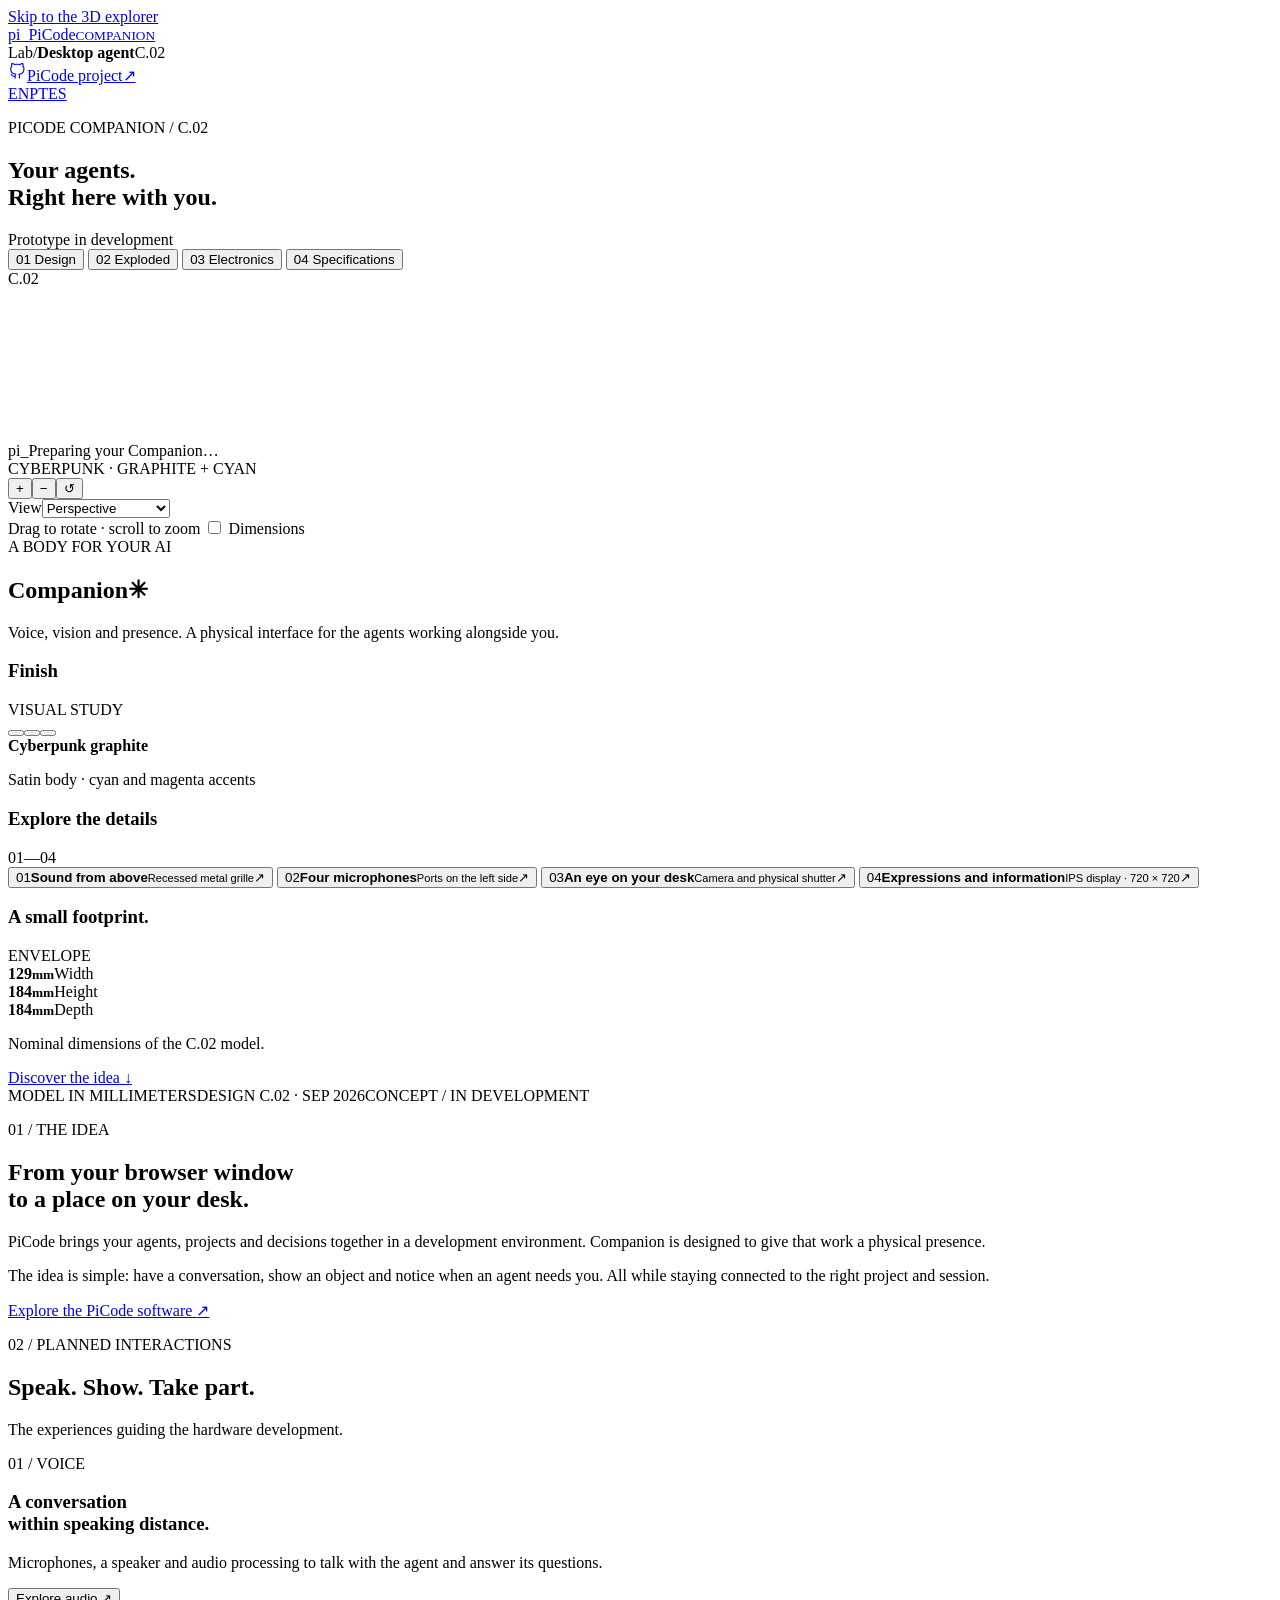
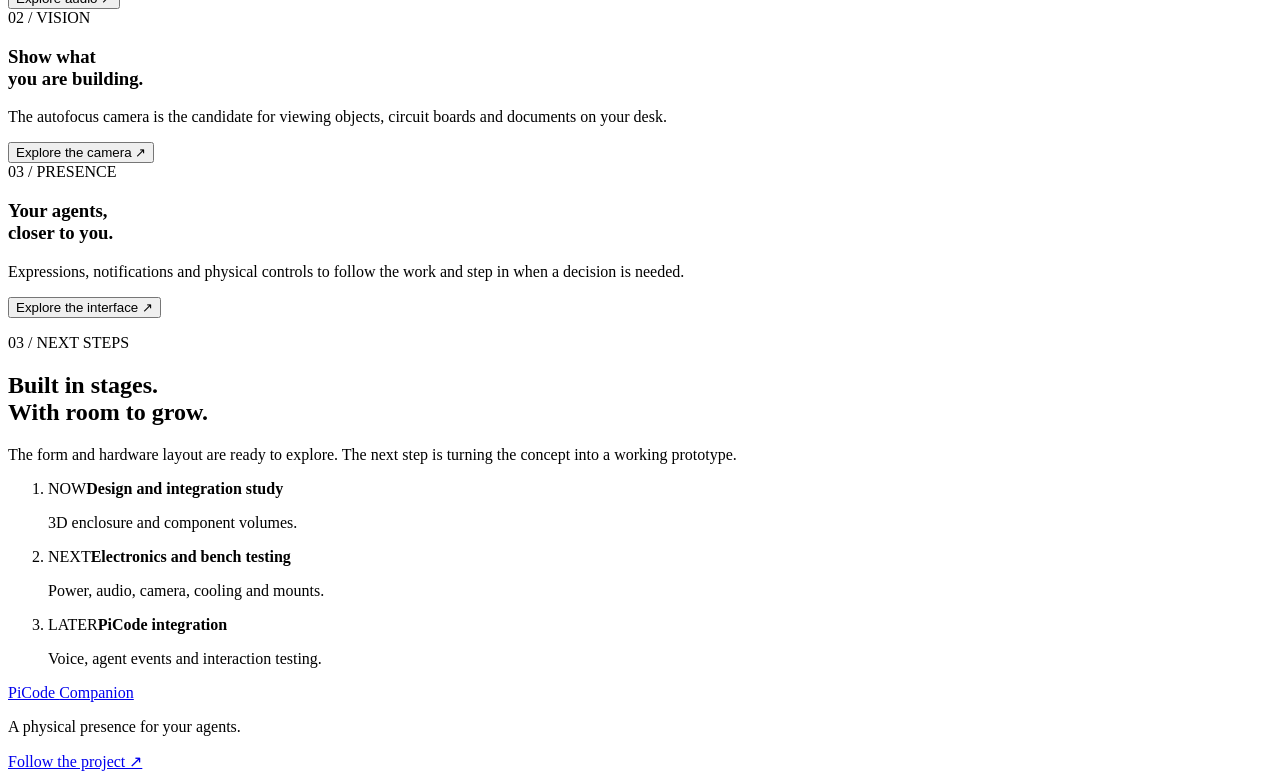
==== src/index.html @ d763f189 "feat: add English default with Portuguese and Spanish localization" ====
<!doctype html>
<html lang="en" class="no-js">
<head>
  <meta charset="utf-8">
  <meta name="viewport" content="width=device-width, initial-scale=1">
  <meta name="theme-color" content="#f4f5f7">
  <meta name="description" content="Explore PiCode Companion in 3D. A desktop AI agent in development, with voice, vision and a physical interface for your PiCode agents.">
  <meta property="og:title" content="PiCode Companion — Your agents. Right here with you.">
  <meta property="og:description" content="Discover the concept, explore the hardware and inspect every part of the prototype in 3D.">
  <meta property="og:type" content="website">
  <title>PiCode Companion — Your agents. Right here with you.</title>
  <link rel="icon" href="/favicon.svg" type="image/svg+xml">
  <link rel="stylesheet" href="/styles.css">
  <script src="/locales/runtime.js" defer></script>
  <script src="/viewer.js" defer></script>
  <script src="/app.js" defer></script>
</head>
<body>
<a class="skip-link" href="#explorar">Skip to the 3D explorer</a>
<header class="header">
  <a href="/" class="brand" aria-label="PiCode Companion, home"><span class="brand-symbol" aria-hidden="true">pi<span>_</span></span><span class="brand-type">PiCode<small>COMPANION</small></span></a>
  <div class="breadcrumb"><span>Lab</span><span aria-hidden="true">/</span><strong>Desktop agent</strong><span class="revision">C.02</span></div>
  <a class="github-link" href="https://github.com/cfpperche/picode" target="_blank" rel="noopener noreferrer"><svg viewbox="0 0 24 24" width="19" height="19" fill="none" stroke="currentColor" stroke-width="1.6" aria-hidden="true"><path d="M9 19c-4.3 1.3-4.3-2.2-6-2.7M15 22v-3.5c0-1 .1-1.7-.5-2.4 3.3-.4 6.8-1.6 6.8-7.4a5.8 5.8 0 0 0-1.5-4c.2-.7.7-2-.2-3.7 0 0-1.2-.4-4 1.5a13 13 0 0 0-7.2 0C5.6.6 4.4 1 4.4 1c-.9 1.7-.4 3-.2 3.7a5.8 5.8 0 0 0-1.5 4c0 5.8 3.5 7 6.8 7.4-.6.7-.6 1.4-.5 2.4V22" transform="translate(1 1) scale(.9)"/></svg><span>PiCode project</span><span aria-hidden="true">↗</span></a>
<nav class="language-switcher" aria-label="Language"><a href="/en/" data-language="en" lang="en" hreflang="en" aria-label="English">EN</a><a href="/pt/" data-language="pt" lang="pt-BR" hreflang="pt-BR" aria-label="Português">PT</a><a href="/es/" data-language="es" lang="es" hreflang="es" aria-label="Español">ES</a></nav></header>
<main id="picode-cyber-c">
  <div class="workspace" id="explorar">
    <section class="studio" aria-label="Prototype explorer">
      <div class="scene-heading"><div><p class="eyebrow">PICODE COMPANION / C.02</p><h1>Your agents.<br><span>Right here with you.</span></h1></div><span class="concept-tag">Prototype in development</span></div>
      <div class="mode-bar" role="group" aria-label="Exploration mode">
        <button type="button" class="mode-button active" data-mode="exterior" aria-pressed="true"><span class="mode-number">01</span> Design</button>
        <button type="button" class="mode-button" data-mode="explode" aria-pressed="false"><span class="mode-number">02</span> Exploded</button>
        <button type="button" class="mode-button" data-mode="inside" aria-pressed="false"><span class="mode-number">03</span> Electronics</button>
        <button type="button" class="mode-button" data-mode="specs" aria-pressed="false"><span class="mode-number">04</span> Specifications</button>
      </div>
      <div class="scene-body">
        <span class="scene-watermark" aria-hidden="true">C.02</span>
        <div class="pcc-stage" data-nojs="Enable JavaScript to explore the 3D model.">
          <canvas id="pcc-canvas" tabindex="0" role="img" aria-label="PiCode Companion in 3D. Graphite enclosure, square display, six keys, metal lever and top speaker. Drag or use the arrow keys to rotate; plus and minus adjust zoom."></canvas>
          <svg id="pcc-overlay" aria-hidden="true"></svg>
          <div id="pcc-loading" role="status"><span class="loading-mark">pi_</span><span>Preparing your Companion…</span></div>
        </div>
        <div class="scene-caption"><span class="caption-dot" aria-hidden="true"></span><span id="scene-caption">CYBERPUNK · GRAPHITE + CYAN</span></div>
        <div class="zoom-controls" role="group" aria-label="Zoom"><button type="button" id="zoom-in" aria-label="Zoom in">+</button><button type="button" id="zoom-out" aria-label="Zoom out">−</button><button type="button" id="reset-view" aria-label="Reset view" title="Reset view">↺</button></div>
        <div class="explode-control" id="explode-control" hidden><label for="pcc-explode">Part separation <output id="explode-value">100%</output></label><input type="range" id="pcc-explode" min="0" max="100" value="100"></div>
      </div>
      <div class="scene-bottom">
        <div class="view-control"><label for="pcc-view">View</label><select id="pcc-view"><option value="iso">Perspective</option><option value="front">Front</option><option value="left">Microphones · left</option><option value="right">Right side</option><option value="back">Rear</option><option value="top">Speaker · top</option></select></div>
        <span class="gesture-help">Drag to rotate · scroll to zoom</span>
        <label class="dimensions-toggle"><input type="checkbox" id="pcc-dims"><span class="switch" aria-hidden="true"></span> Dimensions</label>
      </div>
      <select id="pcc-mode" hidden aria-hidden="true"><option value="exterior">Exterior</option><option value="inside">Interior</option><option value="explode">Exploded</option></select>
      <select id="pcc-component" hidden aria-hidden="true"><option value="all">Overview</option><option value="camera">Camera</option><option value="mic">Microphones</option><option value="speaker">Speaker</option><option value="sensors">Sensors</option><option value="compute">Computing</option><option value="display">Display</option><option value="ports">Connections</option></select>
    </section>
    <aside class="inspector" aria-label="Companion details">
      <div class="inspector-heading"><span class="eyebrow">A BODY FOR YOUR AI</span><h2>Companion<span class="asterisk" aria-hidden="true">✳</span></h2><p>Voice, vision and presence. A physical interface for the agents working alongside you.</p></div>
      <div class="panel" data-panel="exterior">
        <section class="inspector-section finish-section"><div class="section-label"><h3>Finish</h3><span>VISUAL STUDY</span></div><div class="swatches" role="group" aria-label="Prototype finish"><button type="button" class="swatch active" data-finish="graphite" aria-label="Cyberpunk graphite" aria-pressed="true"><span class="swatch-color graphite"></span></button><button type="button" class="swatch" data-finish="pearl" aria-label="Cyberpunk pearl" aria-pressed="false"><span class="swatch-color pearl"></span></button><button type="button" class="swatch" data-finish="pink" aria-label="Retro pink" aria-pressed="false"><span class="swatch-color pink"></span></button></div><strong id="finish-name">Cyberpunk graphite</strong><p class="small" id="finish-description">Satin body · cyan and magenta accents</p></section>
        <section class="inspector-section"><div class="section-label"><h3>Explore the details</h3><span>01—04</span></div><div class="detail-list">
          <button type="button" data-component="speaker"><span class="detail-number">01</span><span><strong>Sound from above</strong><small>Recessed metal grille</small></span><span aria-hidden="true">↗</span></button>
          <button type="button" data-component="mic"><span class="detail-number">02</span><span><strong>Four microphones</strong><small>Ports on the left side</small></span><span aria-hidden="true">↗</span></button>
          <button type="button" data-component="camera"><span class="detail-number">03</span><span><strong>An eye on your desk</strong><small>Camera and physical shutter</small></span><span aria-hidden="true">↗</span></button>
          <button type="button" data-component="display"><span class="detail-number">04</span><span><strong>Expressions and information</strong><small>IPS display · 720 × 720</small></span><span aria-hidden="true">↗</span></button>
        </div></section>
        <section class="inspector-section dimensions-block"><div class="section-label"><h3>A small footprint.</h3><span>ENVELOPE</span></div><div class="dimension-values"><div><strong>129<small>mm</small></strong><span>Width</span></div><div><strong>184<small>mm</small></strong><span>Height</span></div><div><strong>184<small>mm</small></strong><span>Depth</span></div></div><p class="small">Nominal dimensions of the C.02 model.</p></section>
      </div>
      <div class="panel" data-panel="explode" hidden>
        <section class="inspector-section"><div class="section-label"><h3>Inside the form</h3><span>146 PARTS</span></div><p>Separate the assembly to explore the enclosure, bezel, controls and space reserved for each module.</p><div class="assembly-list"><div><span>01</span><strong>Grille and acoustic chamber</strong><small>Top-mounted speaker</small></div><div><span>02</span><strong>Enclosure and bezel</strong><small>Rounded body with a continuous top</small></div><div><span>03</span><strong>Electronics</strong><small>Board, camera, display and sensors</small></div><div><span>04</span><strong>Base and controls</strong><small>Six keys, lever and button</small></div></div><p class="engineering-note">Assembly study: mounts, fasteners, cable routing and manufacturing fits still need development.</p></section>
      </div>
      <div class="panel" data-panel="inside" hidden>
        <section class="inspector-section"><div class="section-label"><h3>Reference hardware</h3><span>UNDER EVALUATION</span></div><p>Components shown to scale, with room for connections and cooling.</p><div class="hardware-list">
          <button type="button" data-component="compute"><span class="chip-icon" aria-hidden="true">CPU</span><span><strong>Compute Module 5</strong><small>8 GB · CM5-NANO-B carrier</small></span><span aria-hidden="true">↗</span></button>
          <button type="button" data-component="mic"><span class="chip-icon" aria-hidden="true">MIC</span><span><strong>ReSpeaker XVF3800</strong><small>4 microphones · Ø100 mm board</small></span><span aria-hidden="true">↗</span></button>
          <button type="button" data-component="camera"><span class="chip-icon" aria-hidden="true">CAM</span><span><strong>Camera Module 3</strong><small>Autofocus · 25 × 24 mm</small></span><span aria-hidden="true">↗</span></button>
          <button type="button" data-component="display"><span class="chip-icon" aria-hidden="true">LCD</span><span><strong>4″ square IPS display</strong><small>Waveshare · 720 × 720</small></span><span aria-hidden="true">↗</span></button>
          <button type="button" data-component="sensors"><span class="chip-icon" aria-hidden="true">ToF</span><span><strong>Distance and light</strong><small>VL53L1X + space for a light sensor</small></span><span aria-hidden="true">↗</span></button>
          <button type="button" data-component="speaker"><span class="chip-icon" aria-hidden="true">SND</span><span><strong>40 mm speaker</strong><small>Commercial model to be selected</small></span><span aria-hidden="true">↗</span></button>
        </div><p class="engineering-note">Preliminary selection. Electrical compatibility, thermal performance and acoustics require bench testing.</p></section>
      </div>
      <div class="panel" data-panel="specs" hidden>
        <section class="inspector-section"><div class="section-label"><h3>Specifications</h3><span>C.02</span></div><table class="spec-table"><caption class="sr-only">Preliminary specifications of the PiCode Companion model</caption><tbody><tr><th scope="row">Dimensions W × H × D</th><td>129 × 184 × 184 mm</td></tr><tr><th scope="row">Display</th><td>IPS 4″ · 720 × 720</td></tr><tr><th scope="row">Proposed computing</th><td>CM5 · 8 GB</td></tr><tr><th scope="row">Vision</th><td>Camera Module 3</td></tr><tr><th scope="row">Audio</th><td>4 side microphones<br>Top-mounted speaker</td></tr><tr><th scope="row">Planned sensors</th><td>ToF distance and light</td></tr><tr><th scope="row">Controls</th><td>6 keys, lever and button</td></tr><tr><th scope="row">Capture</th><td>Proposed shutter and mute switch</td></tr><tr><th scope="row">Planned power supply</th><td>USB-C · 5 V<br>Power budget to be validated</td></tr><tr><th scope="row">Planned manufacturing</th><td>3D printing and assembly</td></tr></tbody></table><p class="engineering-note">The scale refers to the geometric model. This revision is not yet released for manufacturing.</p></section>
      </div>
      <div class="selection-note" id="selection-note" hidden><span class="eyebrow">ON THE MODEL</span><p id="pcc-detail" aria-live="polite">Select a component to learn more.</p><button type="button" id="pcc-shutter" aria-pressed="false" hidden>Close shutter</button><button type="button" id="clear-selection" class="text-button">Clear selection</button></div>
      <div class="inspector-end"><a href="#ideia">Discover the idea <span aria-hidden="true">↓</span></a></div>
    </aside>
  </div>
  <div class="model-foot"><span>MODEL IN MILLIMETERS</span><span>DESIGN C.02 · SEP 2026</span><span>CONCEPT / IN DEVELOPMENT</span></div>
  <section id="ideia" class="story-section">
    <div class="story-title"><p class="eyebrow">01 / THE IDEA</p><h2>From your browser window<br>to a place on your desk.</h2></div>
    <div class="story-copy"><p>PiCode brings your agents, projects and decisions together in a development environment. Companion is designed to give that work a physical presence.</p><p>The idea is simple: have a conversation, show an object and notice when an agent needs you. All while staying connected to the right project and session.</p><a class="inline-link" href="https://github.com/cfpperche/picode" target="_blank" rel="noopener noreferrer">Explore the PiCode software <span aria-hidden="true">↗</span></a></div>
  </section>
  <section class="capabilities-section" aria-labelledby="capabilities-title">
    <div class="section-intro"><p class="eyebrow">02 / PLANNED INTERACTIONS</p><h2 id="capabilities-title">Speak. Show. Take part.</h2><p>The experiences guiding the hardware development.</p></div>
    <div class="capabilities-grid">
      <article><span class="capability-index">01 / VOICE</span><h3>A conversation<br>within speaking distance.</h3><p>Microphones, a speaker and audio processing to talk with the agent and answer its questions.</p><button type="button" class="inline-link" data-explore="mic">Explore audio <span aria-hidden="true">↗</span></button></article>
      <article><span class="capability-index">02 / VISION</span><h3>Show what<br>you are building.</h3><p>The autofocus camera is the candidate for viewing objects, circuit boards and documents on your desk.</p><button type="button" class="inline-link" data-explore="camera">Explore the camera <span aria-hidden="true">↗</span></button></article>
      <article><span class="capability-index">03 / PRESENCE</span><h3>Your agents,<br>closer to you.</h3><p>Expressions, notifications and physical controls to follow the work and step in when a decision is needed.</p><button type="button" class="inline-link" data-explore="display">Explore the interface <span aria-hidden="true">↗</span></button></article>
    </div>
  </section>
  <section class="development-section" aria-labelledby="development-title"><div><p class="eyebrow">03 / NEXT STEPS</p><h2 id="development-title">Built in stages.<br>With room to grow.</h2><p>The form and hardware layout are ready to explore. The next step is turning the concept into a working prototype.</p></div><ol class="roadmap"><li><span class="roadmap-label">NOW</span><strong>Design and integration study</strong><p>3D enclosure and component volumes.</p></li><li><span class="roadmap-label">NEXT</span><strong>Electronics and bench testing</strong><p>Power, audio, camera, cooling and mounts.</p></li><li><span class="roadmap-label">LATER</span><strong>PiCode integration</strong><p>Voice, agent events and interaction testing.</p></li></ol></section>
</main>
<footer class="footer"><a class="footer-brand" href="#">PiCode <span>Companion</span></a><p>A physical presence for your agents.</p><a href="https://github.com/cfpperche/picode" target="_blank" rel="noopener noreferrer">Follow the project ↗</a></footer>
<noscript><div class="no-script">Enable JavaScript to explore the 3D model. The concept description and hardware specifications remain available on this page.</div></noscript>
</body>
</html>
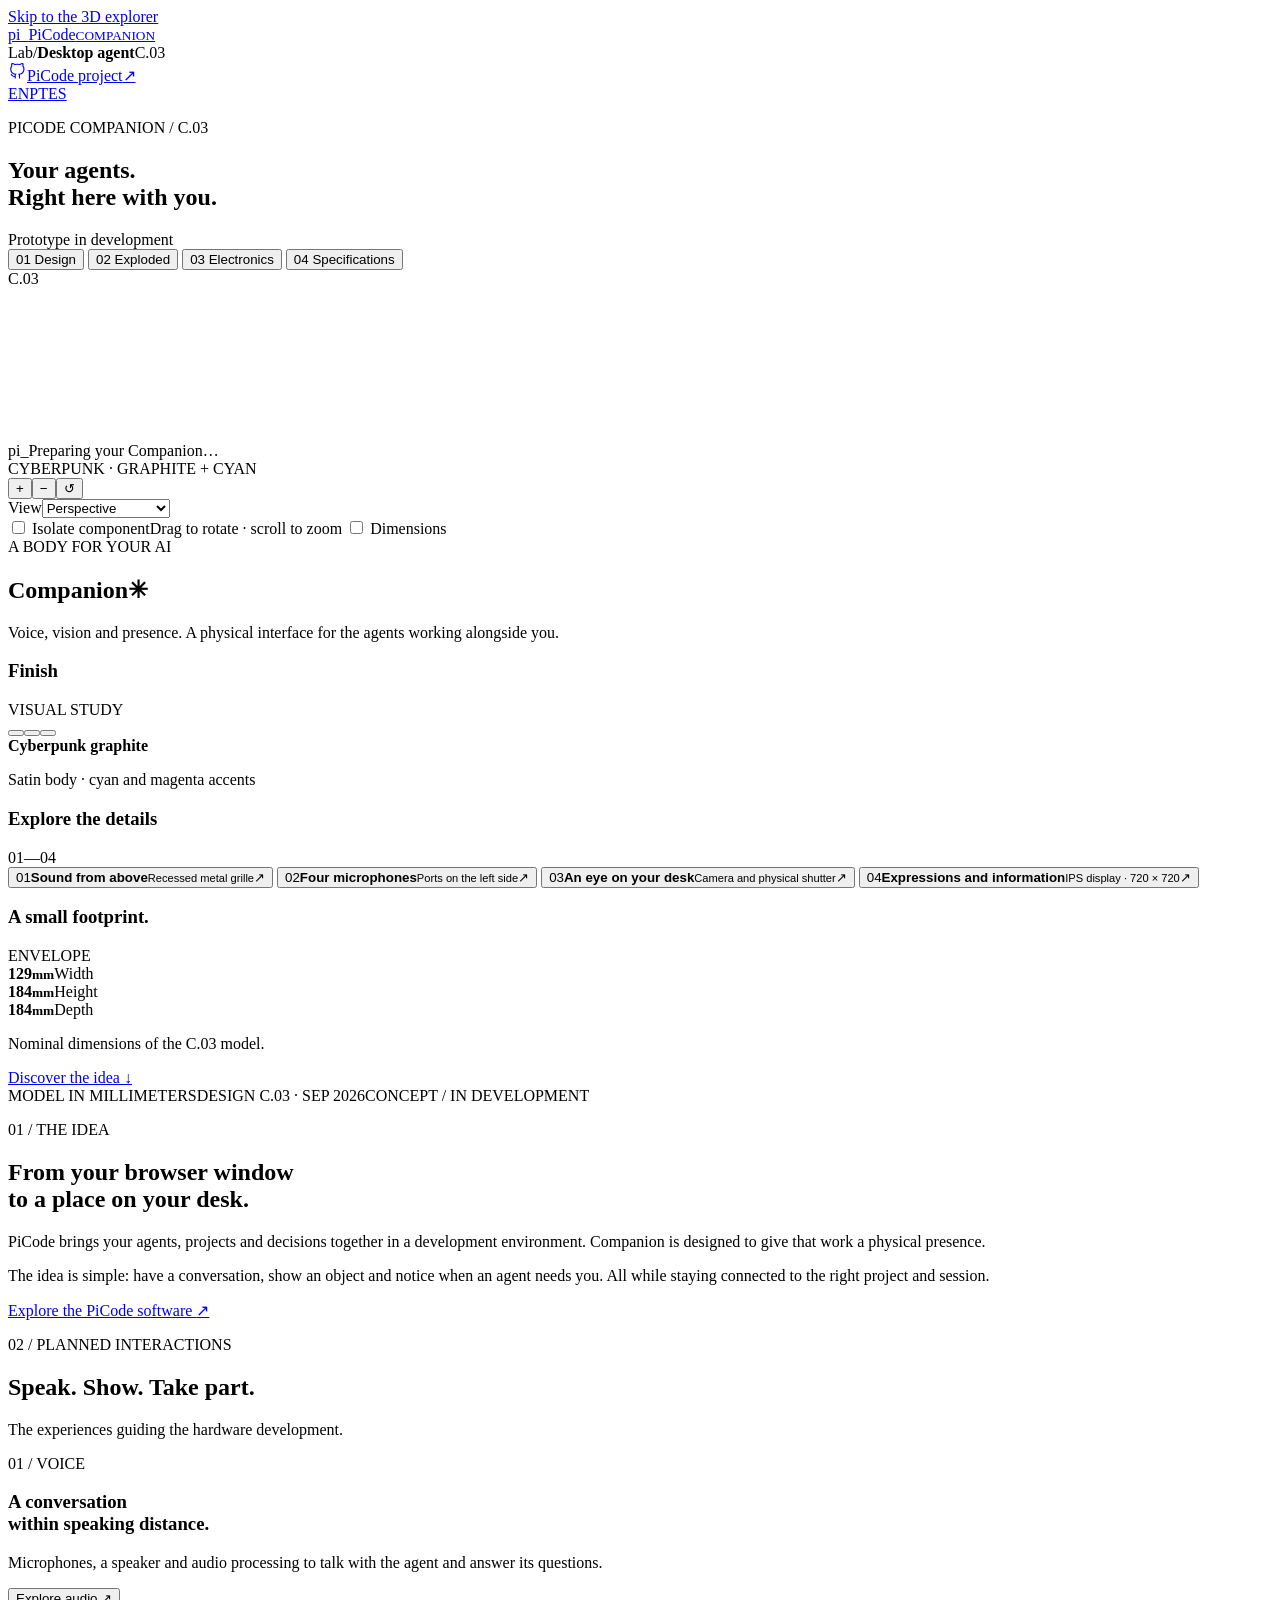
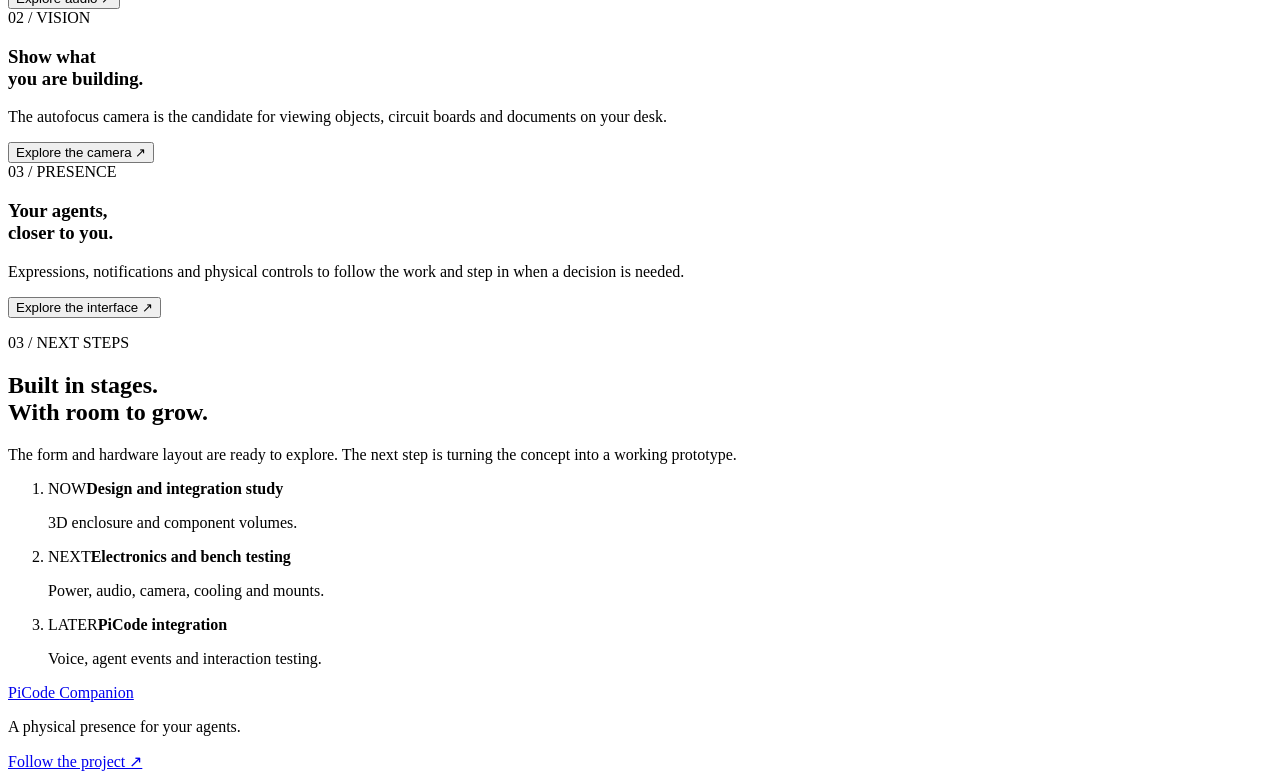
==== commit 33cc976d: "feat: refine C.03 interior with supplier ReSpeaker CAD and component isolation" ====
--- a/src/index.html
+++ b/src/index.html
@@ -19,13 +19,13 @@
 <a class="skip-link" href="#explorar">Skip to the 3D explorer</a>
 <header class="header">
   <a href="/" class="brand" aria-label="PiCode Companion, home"><span class="brand-symbol" aria-hidden="true">pi<span>_</span></span><span class="brand-type">PiCode<small>COMPANION</small></span></a>
-  <div class="breadcrumb"><span>Lab</span><span aria-hidden="true">/</span><strong>Desktop agent</strong><span class="revision">C.02</span></div>
+  <div class="breadcrumb"><span>Lab</span><span aria-hidden="true">/</span><strong>Desktop agent</strong><span class="revision">C.03</span></div>
   <a class="github-link" href="https://github.com/cfpperche/picode" target="_blank" rel="noopener noreferrer"><svg viewbox="0 0 24 24" width="19" height="19" fill="none" stroke="currentColor" stroke-width="1.6" aria-hidden="true"><path d="M9 19c-4.3 1.3-4.3-2.2-6-2.7M15 22v-3.5c0-1 .1-1.7-.5-2.4 3.3-.4 6.8-1.6 6.8-7.4a5.8 5.8 0 0 0-1.5-4c.2-.7.7-2-.2-3.7 0 0-1.2-.4-4 1.5a13 13 0 0 0-7.2 0C5.6.6 4.4 1 4.4 1c-.9 1.7-.4 3-.2 3.7a5.8 5.8 0 0 0-1.5 4c0 5.8 3.5 7 6.8 7.4-.6.7-.6 1.4-.5 2.4V22" transform="translate(1 1) scale(.9)"/></svg><span>PiCode project</span><span aria-hidden="true">↗</span></a>
 <nav class="language-switcher" aria-label="Language"><a href="/en/" data-language="en" lang="en" hreflang="en" aria-label="English">EN</a><a href="/pt/" data-language="pt" lang="pt-BR" hreflang="pt-BR" aria-label="Português">PT</a><a href="/es/" data-language="es" lang="es" hreflang="es" aria-label="Español">ES</a></nav></header>
 <main id="picode-cyber-c">
   <div class="workspace" id="explorar">
     <section class="studio" aria-label="Prototype explorer">
-      <div class="scene-heading"><div><p class="eyebrow">PICODE COMPANION / C.02</p><h1>Your agents.<br><span>Right here with you.</span></h1></div><span class="concept-tag">Prototype in development</span></div>
+      <div class="scene-heading"><div><p class="eyebrow">PICODE COMPANION / C.03</p><h1>Your agents.<br><span>Right here with you.</span></h1></div><span class="concept-tag">Prototype in development</span></div>
       <div class="mode-bar" role="group" aria-label="Exploration mode">
         <button type="button" class="mode-button active" data-mode="exterior" aria-pressed="true"><span class="mode-number">01</span> Design</button>
         <button type="button" class="mode-button" data-mode="explode" aria-pressed="false"><span class="mode-number">02</span> Exploded</button>
@@ -33,7 +33,7 @@
         <button type="button" class="mode-button" data-mode="specs" aria-pressed="false"><span class="mode-number">04</span> Specifications</button>
       </div>
       <div class="scene-body">
-        <span class="scene-watermark" aria-hidden="true">C.02</span>
+        <span class="scene-watermark" aria-hidden="true">C.03</span>
         <div class="pcc-stage" data-nojs="Enable JavaScript to explore the 3D model.">
           <canvas id="pcc-canvas" tabindex="0" role="img" aria-label="PiCode Companion in 3D. Graphite enclosure, square display, six keys, metal lever and top speaker. Drag or use the arrow keys to rotate; plus and minus adjust zoom."></canvas>
           <svg id="pcc-overlay" aria-hidden="true"></svg>
@@ -45,7 +45,7 @@
       </div>
       <div class="scene-bottom">
         <div class="view-control"><label for="pcc-view">View</label><select id="pcc-view"><option value="iso">Perspective</option><option value="front">Front</option><option value="left">Microphones · left</option><option value="right">Right side</option><option value="back">Rear</option><option value="top">Speaker · top</option></select></div>
-        <span class="gesture-help">Drag to rotate · scroll to zoom</span>
+        <label class="dimensions-toggle"><input type="checkbox" id="pcc-isolate"><span class="switch" aria-hidden="true"></span> Isolate component</label><span class="gesture-help">Drag to rotate · scroll to zoom</span>
         <label class="dimensions-toggle"><input type="checkbox" id="pcc-dims"><span class="switch" aria-hidden="true"></span> Dimensions</label>
       </div>
       <select id="pcc-mode" hidden aria-hidden="true"><option value="exterior">Exterior</option><option value="inside">Interior</option><option value="explode">Exploded</option></select>
@@ -61,10 +61,10 @@
           <button type="button" data-component="camera"><span class="detail-number">03</span><span><strong>An eye on your desk</strong><small>Camera and physical shutter</small></span><span aria-hidden="true">↗</span></button>
           <button type="button" data-component="display"><span class="detail-number">04</span><span><strong>Expressions and information</strong><small>IPS display · 720 × 720</small></span><span aria-hidden="true">↗</span></button>
         </div></section>
-        <section class="inspector-section dimensions-block"><div class="section-label"><h3>A small footprint.</h3><span>ENVELOPE</span></div><div class="dimension-values"><div><strong>129<small>mm</small></strong><span>Width</span></div><div><strong>184<small>mm</small></strong><span>Height</span></div><div><strong>184<small>mm</small></strong><span>Depth</span></div></div><p class="small">Nominal dimensions of the C.02 model.</p></section>
+        <section class="inspector-section dimensions-block"><div class="section-label"><h3>A small footprint.</h3><span>ENVELOPE</span></div><div class="dimension-values"><div><strong>129<small>mm</small></strong><span>Width</span></div><div><strong>184<small>mm</small></strong><span>Height</span></div><div><strong>184<small>mm</small></strong><span>Depth</span></div></div><p class="small">Nominal dimensions of the C.03 model.</p></section>
       </div>
       <div class="panel" data-panel="explode" hidden>
-        <section class="inspector-section"><div class="section-label"><h3>Inside the form</h3><span>146 PARTS</span></div><p>Separate the assembly to explore the enclosure, bezel, controls and space reserved for each module.</p><div class="assembly-list"><div><span>01</span><strong>Grille and acoustic chamber</strong><small>Top-mounted speaker</small></div><div><span>02</span><strong>Enclosure and bezel</strong><small>Rounded body with a continuous top</small></div><div><span>03</span><strong>Electronics</strong><small>Board, camera, display and sensors</small></div><div><span>04</span><strong>Base and controls</strong><small>Six keys, lever and button</small></div></div><p class="engineering-note">Assembly study: mounts, fasteners, cable routing and manufacturing fits still need development.</p></section>
+        <section class="inspector-section"><div class="section-label"><h3>Inside the form</h3><span>DETAILED ASSEMBLY</span></div><p>Separate the assembly to explore the enclosure, bezel, controls and space reserved for each module.</p><div class="assembly-list"><div><span>01</span><strong>Grille and acoustic chamber</strong><small>Top-mounted speaker</small></div><div><span>02</span><strong>Enclosure and bezel</strong><small>Rounded body with a continuous top</small></div><div><span>03</span><strong>Electronics</strong><small>Board, camera, display and sensors</small></div><div><span>04</span><strong>Base and controls</strong><small>Six keys, lever and button</small></div></div><p class="engineering-note">C.03 adds supplier ReSpeaker geometry, proposed cradles and flat CSI routing. Other modules remain simplified; fits and cable connections require validation.</p></section>
       </div>
       <div class="panel" data-panel="inside" hidden>
         <section class="inspector-section"><div class="section-label"><h3>Reference hardware</h3><span>UNDER EVALUATION</span></div><p>Components shown to scale, with room for connections and cooling.</p><div class="hardware-list">
@@ -77,13 +77,13 @@
         </div><p class="engineering-note">Preliminary selection. Electrical compatibility, thermal performance and acoustics require bench testing.</p></section>
       </div>
       <div class="panel" data-panel="specs" hidden>
-        <section class="inspector-section"><div class="section-label"><h3>Specifications</h3><span>C.02</span></div><table class="spec-table"><caption class="sr-only">Preliminary specifications of the PiCode Companion model</caption><tbody><tr><th scope="row">Dimensions W × H × D</th><td>129 × 184 × 184 mm</td></tr><tr><th scope="row">Display</th><td>IPS 4″ · 720 × 720</td></tr><tr><th scope="row">Proposed computing</th><td>CM5 · 8 GB</td></tr><tr><th scope="row">Vision</th><td>Camera Module 3</td></tr><tr><th scope="row">Audio</th><td>4 side microphones<br>Top-mounted speaker</td></tr><tr><th scope="row">Planned sensors</th><td>ToF distance and light</td></tr><tr><th scope="row">Controls</th><td>6 keys, lever and button</td></tr><tr><th scope="row">Capture</th><td>Proposed shutter and mute switch</td></tr><tr><th scope="row">Planned power supply</th><td>USB-C · 5 V<br>Power budget to be validated</td></tr><tr><th scope="row">Planned manufacturing</th><td>3D printing and assembly</td></tr></tbody></table><p class="engineering-note">The scale refers to the geometric model. This revision is not yet released for manufacturing.</p></section>
+        <section class="inspector-section"><div class="section-label"><h3>Specifications</h3><span>C.03</span></div><table class="spec-table"><caption class="sr-only">Preliminary specifications of the PiCode Companion model</caption><tbody><tr><th scope="row">Dimensions W × H × D</th><td>129 × 184 × 184 mm</td></tr><tr><th scope="row">Display</th><td>IPS 4″ · 720 × 720</td></tr><tr><th scope="row">Proposed computing</th><td>CM5 · 8 GB</td></tr><tr><th scope="row">Vision</th><td>Camera Module 3</td></tr><tr><th scope="row">Audio</th><td>4 side microphones<br>Top-mounted speaker</td></tr><tr><th scope="row">Planned sensors</th><td>ToF distance and light</td></tr><tr><th scope="row">Controls</th><td>6 keys, lever and button</td></tr><tr><th scope="row">Capture</th><td>Proposed shutter and mute switch</td></tr><tr><th scope="row">Planned power supply</th><td>USB-C · 5 V<br>Power budget to be validated</td></tr><tr><th scope="row">Planned manufacturing</th><td>3D printing and assembly</td></tr></tbody></table><p class="engineering-note">The scale refers to the geometric model. This revision is not yet released for manufacturing.</p></section>
       </div>
       <div class="selection-note" id="selection-note" hidden><span class="eyebrow">ON THE MODEL</span><p id="pcc-detail" aria-live="polite">Select a component to learn more.</p><button type="button" id="pcc-shutter" aria-pressed="false" hidden>Close shutter</button><button type="button" id="clear-selection" class="text-button">Clear selection</button></div>
       <div class="inspector-end"><a href="#ideia">Discover the idea <span aria-hidden="true">↓</span></a></div>
     </aside>
   </div>
-  <div class="model-foot"><span>MODEL IN MILLIMETERS</span><span>DESIGN C.02 · SEP 2026</span><span>CONCEPT / IN DEVELOPMENT</span></div>
+  <div class="model-foot"><span>MODEL IN MILLIMETERS</span><span>DESIGN C.03 · SEP 2026</span><span>CONCEPT / IN DEVELOPMENT</span></div>
   <section id="ideia" class="story-section">
     <div class="story-title"><p class="eyebrow">01 / THE IDEA</p><h2>From your browser window<br>to a place on your desk.</h2></div>
     <div class="story-copy"><p>PiCode brings your agents, projects and decisions together in a development environment. Companion is designed to give that work a physical presence.</p><p>The idea is simple: have a conversation, show an object and notice when an agent needs you. All while staying connected to the right project and session.</p><a class="inline-link" href="https://github.com/cfpperche/picode" target="_blank" rel="noopener noreferrer">Explore the PiCode software <span aria-hidden="true">↗</span></a></div>
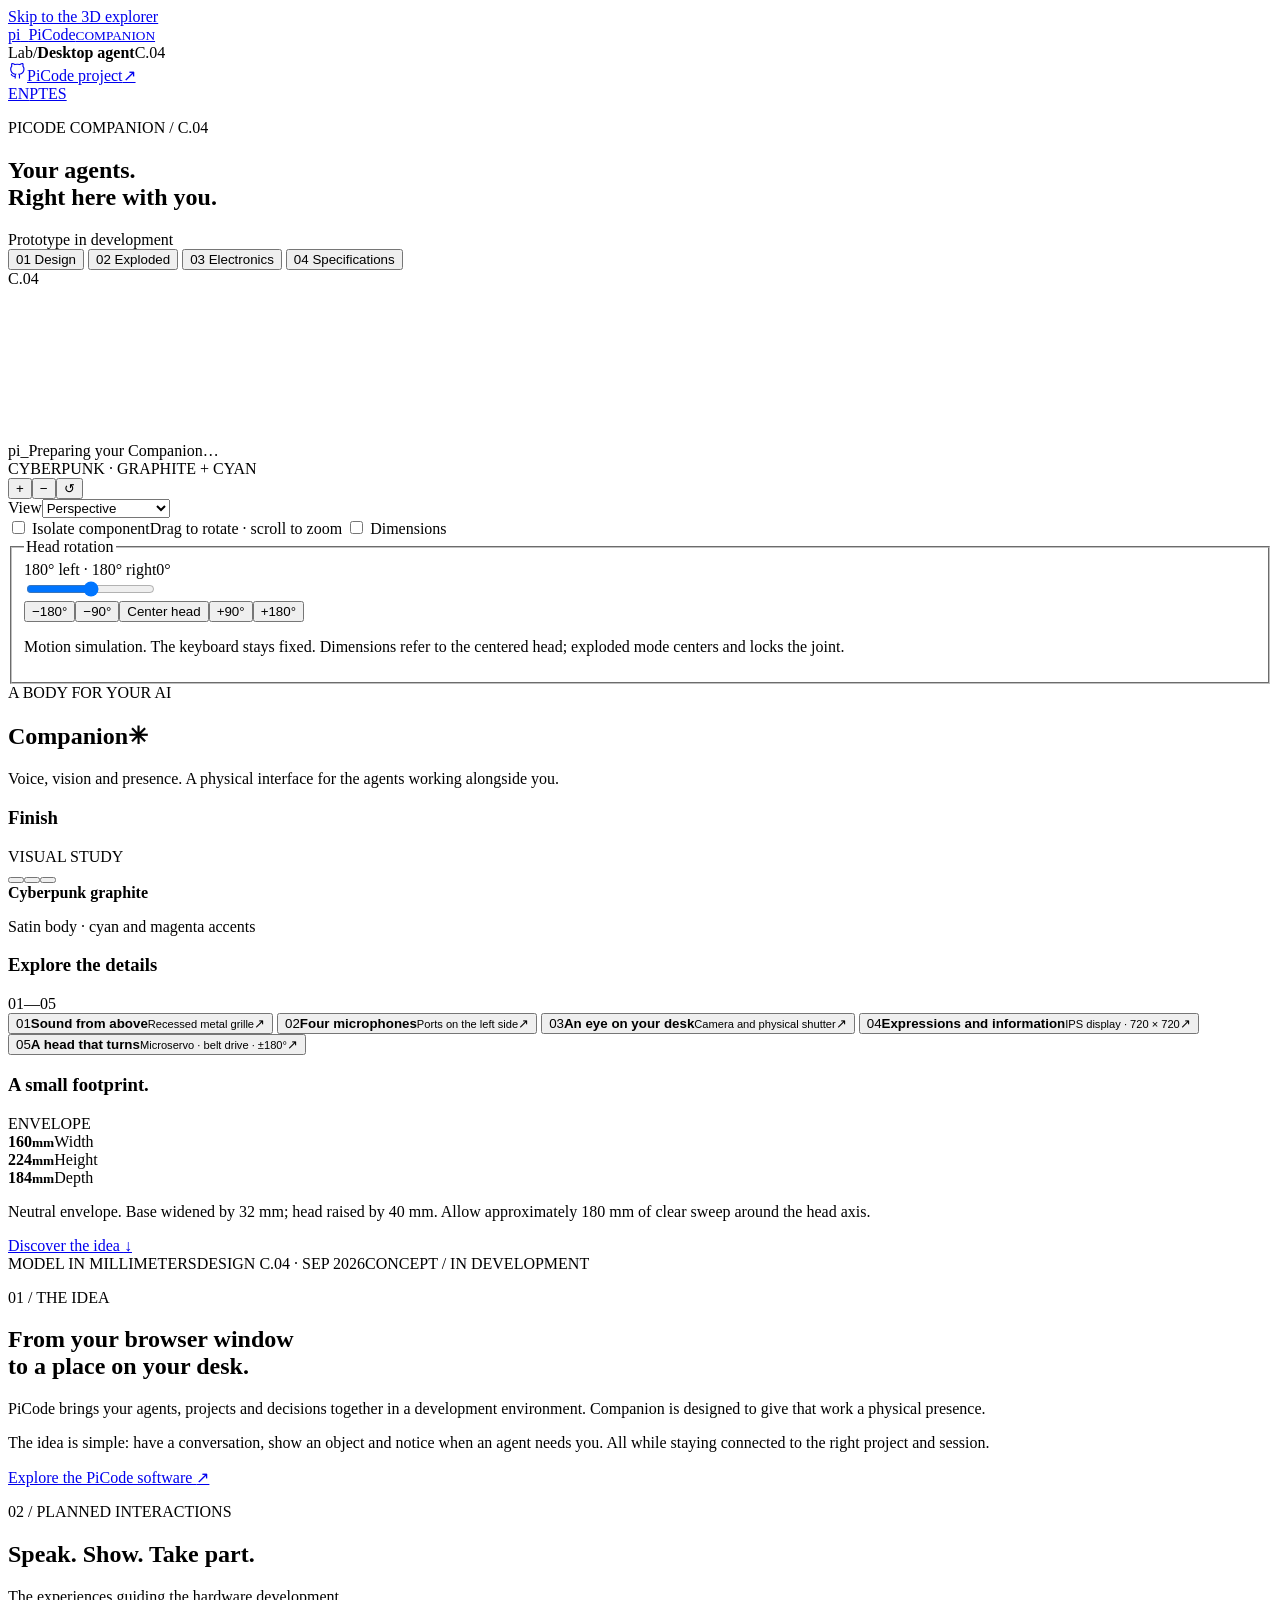
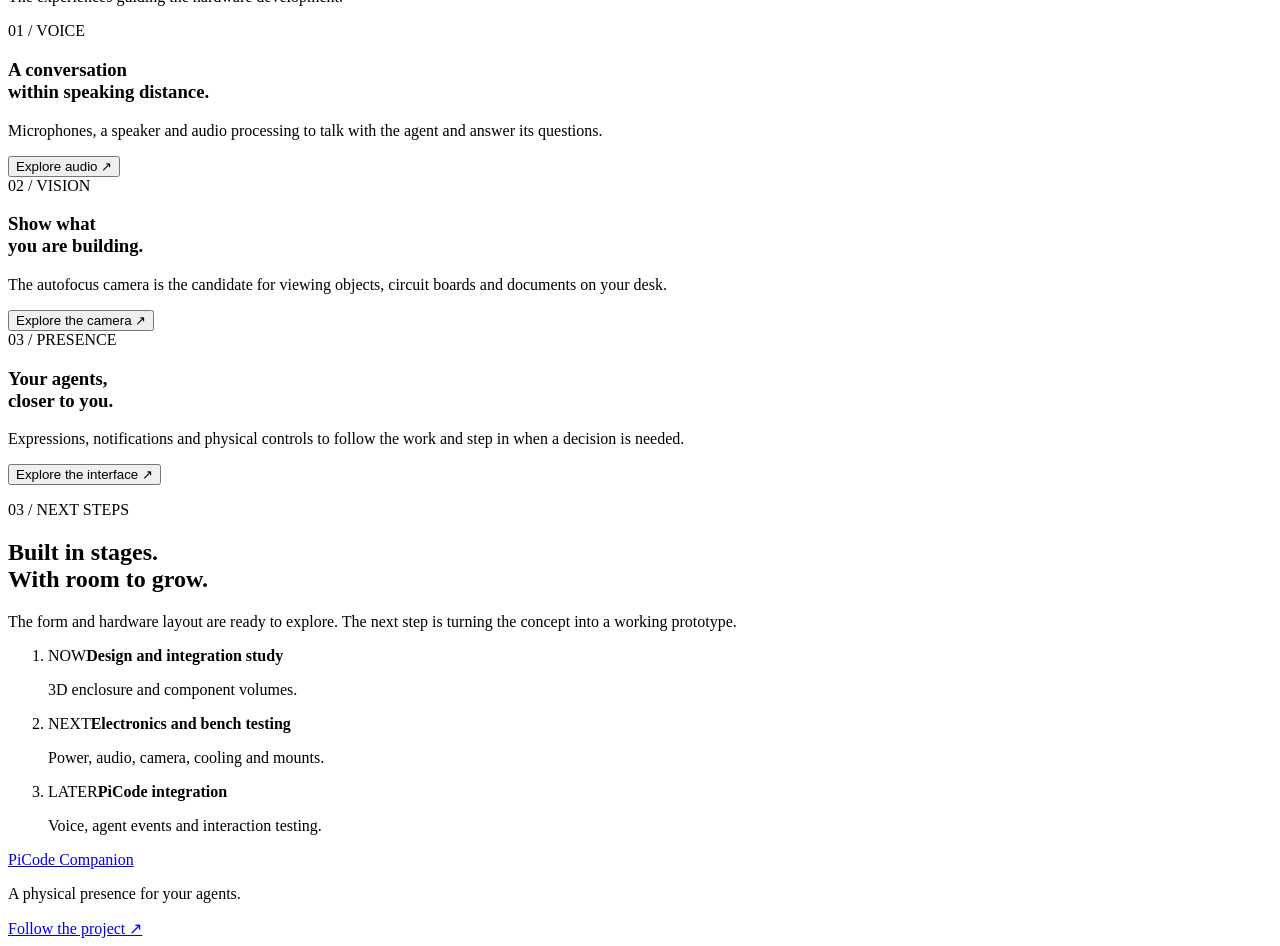
==== commit 17b19084: "Add C.04 rotating head with positional microservo belt drive" ====
--- a/src/index.html
+++ b/src/index.html
@@ -12,6 +12,7 @@
   <link rel="icon" href="/favicon.svg" type="image/svg+xml">
   <link rel="stylesheet" href="/styles.css">
   <script src="/locales/runtime.js" defer></script>
+  <script src="/motion.js" defer></script>
   <script src="/viewer.js" defer></script>
   <script src="/app.js" defer></script>
 </head>
@@ -19,13 +20,13 @@
 <a class="skip-link" href="#explorar">Skip to the 3D explorer</a>
 <header class="header">
   <a href="/" class="brand" aria-label="PiCode Companion, home"><span class="brand-symbol" aria-hidden="true">pi<span>_</span></span><span class="brand-type">PiCode<small>COMPANION</small></span></a>
-  <div class="breadcrumb"><span>Lab</span><span aria-hidden="true">/</span><strong>Desktop agent</strong><span class="revision">C.03</span></div>
+  <div class="breadcrumb"><span>Lab</span><span aria-hidden="true">/</span><strong>Desktop agent</strong><span class="revision">C.04</span></div>
   <a class="github-link" href="https://github.com/cfpperche/picode" target="_blank" rel="noopener noreferrer"><svg viewbox="0 0 24 24" width="19" height="19" fill="none" stroke="currentColor" stroke-width="1.6" aria-hidden="true"><path d="M9 19c-4.3 1.3-4.3-2.2-6-2.7M15 22v-3.5c0-1 .1-1.7-.5-2.4 3.3-.4 6.8-1.6 6.8-7.4a5.8 5.8 0 0 0-1.5-4c.2-.7.7-2-.2-3.7 0 0-1.2-.4-4 1.5a13 13 0 0 0-7.2 0C5.6.6 4.4 1 4.4 1c-.9 1.7-.4 3-.2 3.7a5.8 5.8 0 0 0-1.5 4c0 5.8 3.5 7 6.8 7.4-.6.7-.6 1.4-.5 2.4V22" transform="translate(1 1) scale(.9)"/></svg><span>PiCode project</span><span aria-hidden="true">↗</span></a>
 <nav class="language-switcher" aria-label="Language"><a href="/en/" data-language="en" lang="en" hreflang="en" aria-label="English">EN</a><a href="/pt/" data-language="pt" lang="pt-BR" hreflang="pt-BR" aria-label="Português">PT</a><a href="/es/" data-language="es" lang="es" hreflang="es" aria-label="Español">ES</a></nav></header>
 <main id="picode-cyber-c">
   <div class="workspace" id="explorar">
     <section class="studio" aria-label="Prototype explorer">
-      <div class="scene-heading"><div><p class="eyebrow">PICODE COMPANION / C.03</p><h1>Your agents.<br><span>Right here with you.</span></h1></div><span class="concept-tag">Prototype in development</span></div>
+      <div class="scene-heading"><div><p class="eyebrow">PICODE COMPANION / C.04</p><h1>Your agents.<br><span>Right here with you.</span></h1></div><span class="concept-tag">Prototype in development</span></div>
       <div class="mode-bar" role="group" aria-label="Exploration mode">
         <button type="button" class="mode-button active" data-mode="exterior" aria-pressed="true"><span class="mode-number">01</span> Design</button>
         <button type="button" class="mode-button" data-mode="explode" aria-pressed="false"><span class="mode-number">02</span> Exploded</button>
@@ -33,7 +34,7 @@
         <button type="button" class="mode-button" data-mode="specs" aria-pressed="false"><span class="mode-number">04</span> Specifications</button>
       </div>
       <div class="scene-body">
-        <span class="scene-watermark" aria-hidden="true">C.03</span>
+        <span class="scene-watermark" aria-hidden="true">C.04</span>
         <div class="pcc-stage" data-nojs="Enable JavaScript to explore the 3D model.">
           <canvas id="pcc-canvas" tabindex="0" role="img" aria-label="PiCode Companion in 3D. Graphite enclosure, square display, six keys, metal lever and top speaker. Drag or use the arrow keys to rotate; plus and minus adjust zoom."></canvas>
           <svg id="pcc-overlay" aria-hidden="true"></svg>
@@ -48,26 +49,28 @@
         <label class="dimensions-toggle"><input type="checkbox" id="pcc-isolate"><span class="switch" aria-hidden="true"></span> Isolate component</label><span class="gesture-help">Drag to rotate · scroll to zoom</span>
         <label class="dimensions-toggle"><input type="checkbox" id="pcc-dims"><span class="switch" aria-hidden="true"></span> Dimensions</label>
       </div>
+      <fieldset class="head-control" id="pcc-head-controls"><legend>Head rotation</legend><div class="head-control-heading"><label for="pcc-head-angle">180° left · 180° right</label><output id="pcc-head-value" for="pcc-head-angle">0°</output></div><input type="range" id="pcc-head-angle" min="-180" max="180" step="1" value="0"><div class="head-presets"><button type="button" data-head-angle="-180">−180°</button><button type="button" data-head-angle="-90">−90°</button><button type="button" data-head-angle="0">Center head</button><button type="button" data-head-angle="90">+90°</button><button type="button" data-head-angle="180">+180°</button></div><p class="small">Motion simulation. The keyboard stays fixed. Dimensions refer to the centered head; exploded mode centers and locks the joint.</p></fieldset>
       <select id="pcc-mode" hidden aria-hidden="true"><option value="exterior">Exterior</option><option value="inside">Interior</option><option value="explode">Exploded</option></select>
-      <select id="pcc-component" hidden aria-hidden="true"><option value="all">Overview</option><option value="camera">Camera</option><option value="mic">Microphones</option><option value="speaker">Speaker</option><option value="sensors">Sensors</option><option value="compute">Computing</option><option value="display">Display</option><option value="ports">Connections</option></select>
+      <select id="pcc-component" hidden aria-hidden="true"><option value="all">Overview</option><option value="camera">Camera</option><option value="mic">Microphones</option><option value="speaker">Speaker</option><option value="sensors">Sensors</option><option value="compute">Computing</option><option value="display">Display</option><option value="ports">Connections</option><option value="rotation">Rotating base</option></select>
     </section>
     <aside class="inspector" aria-label="Companion details">
       <div class="inspector-heading"><span class="eyebrow">A BODY FOR YOUR AI</span><h2>Companion<span class="asterisk" aria-hidden="true">✳</span></h2><p>Voice, vision and presence. A physical interface for the agents working alongside you.</p></div>
       <div class="panel" data-panel="exterior">
         <section class="inspector-section finish-section"><div class="section-label"><h3>Finish</h3><span>VISUAL STUDY</span></div><div class="swatches" role="group" aria-label="Prototype finish"><button type="button" class="swatch active" data-finish="graphite" aria-label="Cyberpunk graphite" aria-pressed="true"><span class="swatch-color graphite"></span></button><button type="button" class="swatch" data-finish="pearl" aria-label="Cyberpunk pearl" aria-pressed="false"><span class="swatch-color pearl"></span></button><button type="button" class="swatch" data-finish="pink" aria-label="Retro pink" aria-pressed="false"><span class="swatch-color pink"></span></button></div><strong id="finish-name">Cyberpunk graphite</strong><p class="small" id="finish-description">Satin body · cyan and magenta accents</p></section>
-        <section class="inspector-section"><div class="section-label"><h3>Explore the details</h3><span>01—04</span></div><div class="detail-list">
+        <section class="inspector-section"><div class="section-label"><h3>Explore the details</h3><span>01—05</span></div><div class="detail-list">
           <button type="button" data-component="speaker"><span class="detail-number">01</span><span><strong>Sound from above</strong><small>Recessed metal grille</small></span><span aria-hidden="true">↗</span></button>
           <button type="button" data-component="mic"><span class="detail-number">02</span><span><strong>Four microphones</strong><small>Ports on the left side</small></span><span aria-hidden="true">↗</span></button>
           <button type="button" data-component="camera"><span class="detail-number">03</span><span><strong>An eye on your desk</strong><small>Camera and physical shutter</small></span><span aria-hidden="true">↗</span></button>
           <button type="button" data-component="display"><span class="detail-number">04</span><span><strong>Expressions and information</strong><small>IPS display · 720 × 720</small></span><span aria-hidden="true">↗</span></button>
+          <button type="button" data-component="rotation"><span class="detail-number">05</span><span><strong>A head that turns</strong><small>Microservo · belt drive · ±180°</small></span><span aria-hidden="true">↗</span></button>
         </div></section>
-        <section class="inspector-section dimensions-block"><div class="section-label"><h3>A small footprint.</h3><span>ENVELOPE</span></div><div class="dimension-values"><div><strong>129<small>mm</small></strong><span>Width</span></div><div><strong>184<small>mm</small></strong><span>Height</span></div><div><strong>184<small>mm</small></strong><span>Depth</span></div></div><p class="small">Nominal dimensions of the C.03 model.</p></section>
+        <section class="inspector-section dimensions-block"><div class="section-label"><h3>A small footprint.</h3><span>ENVELOPE</span></div><div class="dimension-values"><div><strong>160<small>mm</small></strong><span>Width</span></div><div><strong>224<small>mm</small></strong><span>Height</span></div><div><strong>184<small>mm</small></strong><span>Depth</span></div></div><p class="small">Neutral envelope. Base widened by 32 mm; head raised by 40 mm. Allow approximately 180 mm of clear sweep around the head axis.</p></section>
       </div>
       <div class="panel" data-panel="explode" hidden>
-        <section class="inspector-section"><div class="section-label"><h3>Inside the form</h3><span>DETAILED ASSEMBLY</span></div><p>Separate the assembly to explore the enclosure, bezel, controls and space reserved for each module.</p><div class="assembly-list"><div><span>01</span><strong>Grille and acoustic chamber</strong><small>Top-mounted speaker</small></div><div><span>02</span><strong>Enclosure and bezel</strong><small>Rounded body with a continuous top</small></div><div><span>03</span><strong>Electronics</strong><small>Board, camera, display and sensors</small></div><div><span>04</span><strong>Base and controls</strong><small>Six keys, lever and button</small></div></div><p class="engineering-note">C.03 adds supplier ReSpeaker geometry, proposed cradles and flat CSI routing. Other modules remain simplified; fits and cable connections require validation.</p></section>
+        <section class="inspector-section"><div class="section-label"><h3>Inside the form</h3><span>DETAILED ASSEMBLY</span></div><p>Separate the assembly to explore the enclosure, bezel, controls and space reserved for each module.</p><div class="assembly-list"><div><span>01</span><strong>Grille and acoustic chamber</strong><small>Top-mounted speaker</small></div><div><span>02</span><strong>Enclosure and bezel</strong><small>Rounded body with a continuous top</small></div><div><span>03</span><strong>Electronics</strong><small>Board, camera, display and sensors</small></div><div><span>04</span><strong>Base and controls</strong><small>Six keys, lever and button</small></div><div><span>05</span><strong>Rotating joint</strong><small>Microservo, belt, bearings and hollow spindle</small></div></div><p class="engineering-note">C.04 adds a bearing-supported rotating tray, microservo, 72:48 belt drive and flexible harness reserve. Motor sizing, bearing fits and cable flex require bench validation.</p></section>
       </div>
       <div class="panel" data-panel="inside" hidden>
-        <section class="inspector-section"><div class="section-label"><h3>Reference hardware</h3><span>UNDER EVALUATION</span></div><p>Components shown to scale, with room for connections and cooling.</p><div class="hardware-list">
+        <section class="inspector-section"><div class="section-label"><h3>Reference hardware</h3><span>UNDER EVALUATION</span></div><p>Components shown to scale, with room for connections and cooling.</p><div class="hardware-list"><button type="button" data-component="rotation"><span class="chip-icon" aria-hidden="true">PAN</span><span><strong>Rotating base</strong><small>SC09 + 3:2 belt transmission</small></span><span aria-hidden="true">↗</span></button>
           <button type="button" data-component="compute"><span class="chip-icon" aria-hidden="true">CPU</span><span><strong>Compute Module 5</strong><small>8 GB · CM5-NANO-B carrier</small></span><span aria-hidden="true">↗</span></button>
           <button type="button" data-component="mic"><span class="chip-icon" aria-hidden="true">MIC</span><span><strong>ReSpeaker XVF3800</strong><small>4 microphones · Ø100 mm board</small></span><span aria-hidden="true">↗</span></button>
           <button type="button" data-component="camera"><span class="chip-icon" aria-hidden="true">CAM</span><span><strong>Camera Module 3</strong><small>Autofocus · 25 × 24 mm</small></span><span aria-hidden="true">↗</span></button>
@@ -77,13 +80,13 @@
         </div><p class="engineering-note">Preliminary selection. Electrical compatibility, thermal performance and acoustics require bench testing.</p></section>
       </div>
       <div class="panel" data-panel="specs" hidden>
-        <section class="inspector-section"><div class="section-label"><h3>Specifications</h3><span>C.03</span></div><table class="spec-table"><caption class="sr-only">Preliminary specifications of the PiCode Companion model</caption><tbody><tr><th scope="row">Dimensions W × H × D</th><td>129 × 184 × 184 mm</td></tr><tr><th scope="row">Display</th><td>IPS 4″ · 720 × 720</td></tr><tr><th scope="row">Proposed computing</th><td>CM5 · 8 GB</td></tr><tr><th scope="row">Vision</th><td>Camera Module 3</td></tr><tr><th scope="row">Audio</th><td>4 side microphones<br>Top-mounted speaker</td></tr><tr><th scope="row">Planned sensors</th><td>ToF distance and light</td></tr><tr><th scope="row">Controls</th><td>6 keys, lever and button</td></tr><tr><th scope="row">Capture</th><td>Proposed shutter and mute switch</td></tr><tr><th scope="row">Planned power supply</th><td>USB-C · 5 V<br>Power budget to be validated</td></tr><tr><th scope="row">Planned manufacturing</th><td>3D printing and assembly</td></tr></tbody></table><p class="engineering-note">The scale refers to the geometric model. This revision is not yet released for manufacturing.</p></section>
+        <section class="inspector-section"><div class="section-label"><h3>Specifications</h3><span>C.04</span></div><table class="spec-table"><caption class="sr-only">Preliminary specifications of the PiCode Companion model</caption><tbody><tr><th scope="row">Dimensions W × H × D</th><td>160 × 224 × 184 mm</td></tr><tr><th scope="row">Display</th><td>IPS 4″ · 720 × 720</td></tr><tr><th scope="row">Proposed computing</th><td>CM5 · 8 GB</td></tr><tr><th scope="row">Vision</th><td>Camera Module 3</td></tr><tr><th scope="row">Audio</th><td>4 side microphones<br>Top-mounted speaker</td></tr><tr><th scope="row">Planned sensors</th><td>ToF distance and light</td></tr><tr><th scope="row">Head rotation</th><td>−180° to +180°</td></tr><tr><th scope="row">Proposed actuator</th><td>SC09 · 300° positional servo</td></tr><tr><th scope="row">Transmission</th><td>72:48 · GT2 belt · 220 × 6 mm</td></tr><tr><th scope="row">Joint support</th><td>2 × 6805 · hollow spindle Ø16 mm bore</td></tr><tr><th scope="row">Controls</th><td>6 keys, lever and button</td></tr><tr><th scope="row">Capture</th><td>Proposed shutter and mute switch</td></tr><tr><th scope="row">Planned power supply</th><td>USB-C · 5 V logic<br>Separate regulated 6 V motor rail<br>Power budget to be validated</td></tr><tr><th scope="row">Planned manufacturing</th><td>3D printing and assembly</td></tr></tbody></table><p class="engineering-note">The scale refers to the geometric model. This revision is not yet released for manufacturing.</p></section>
       </div>
       <div class="selection-note" id="selection-note" hidden><span class="eyebrow">ON THE MODEL</span><p id="pcc-detail" aria-live="polite">Select a component to learn more.</p><button type="button" id="pcc-shutter" aria-pressed="false" hidden>Close shutter</button><button type="button" id="clear-selection" class="text-button">Clear selection</button></div>
       <div class="inspector-end"><a href="#ideia">Discover the idea <span aria-hidden="true">↓</span></a></div>
     </aside>
   </div>
-  <div class="model-foot"><span>MODEL IN MILLIMETERS</span><span>DESIGN C.03 · SEP 2026</span><span>CONCEPT / IN DEVELOPMENT</span></div>
+  <div class="model-foot"><span>MODEL IN MILLIMETERS</span><span>DESIGN C.04 · SEP 2026</span><span>CONCEPT / IN DEVELOPMENT</span></div>
   <section id="ideia" class="story-section">
     <div class="story-title"><p class="eyebrow">01 / THE IDEA</p><h2>From your browser window<br>to a place on your desk.</h2></div>
     <div class="story-copy"><p>PiCode brings your agents, projects and decisions together in a development environment. Companion is designed to give that work a physical presence.</p><p>The idea is simple: have a conversation, show an object and notice when an agent needs you. All while staying connected to the right project and session.</p><a class="inline-link" href="https://github.com/cfpperche/picode" target="_blank" rel="noopener noreferrer">Explore the PiCode software <span aria-hidden="true">↗</span></a></div>
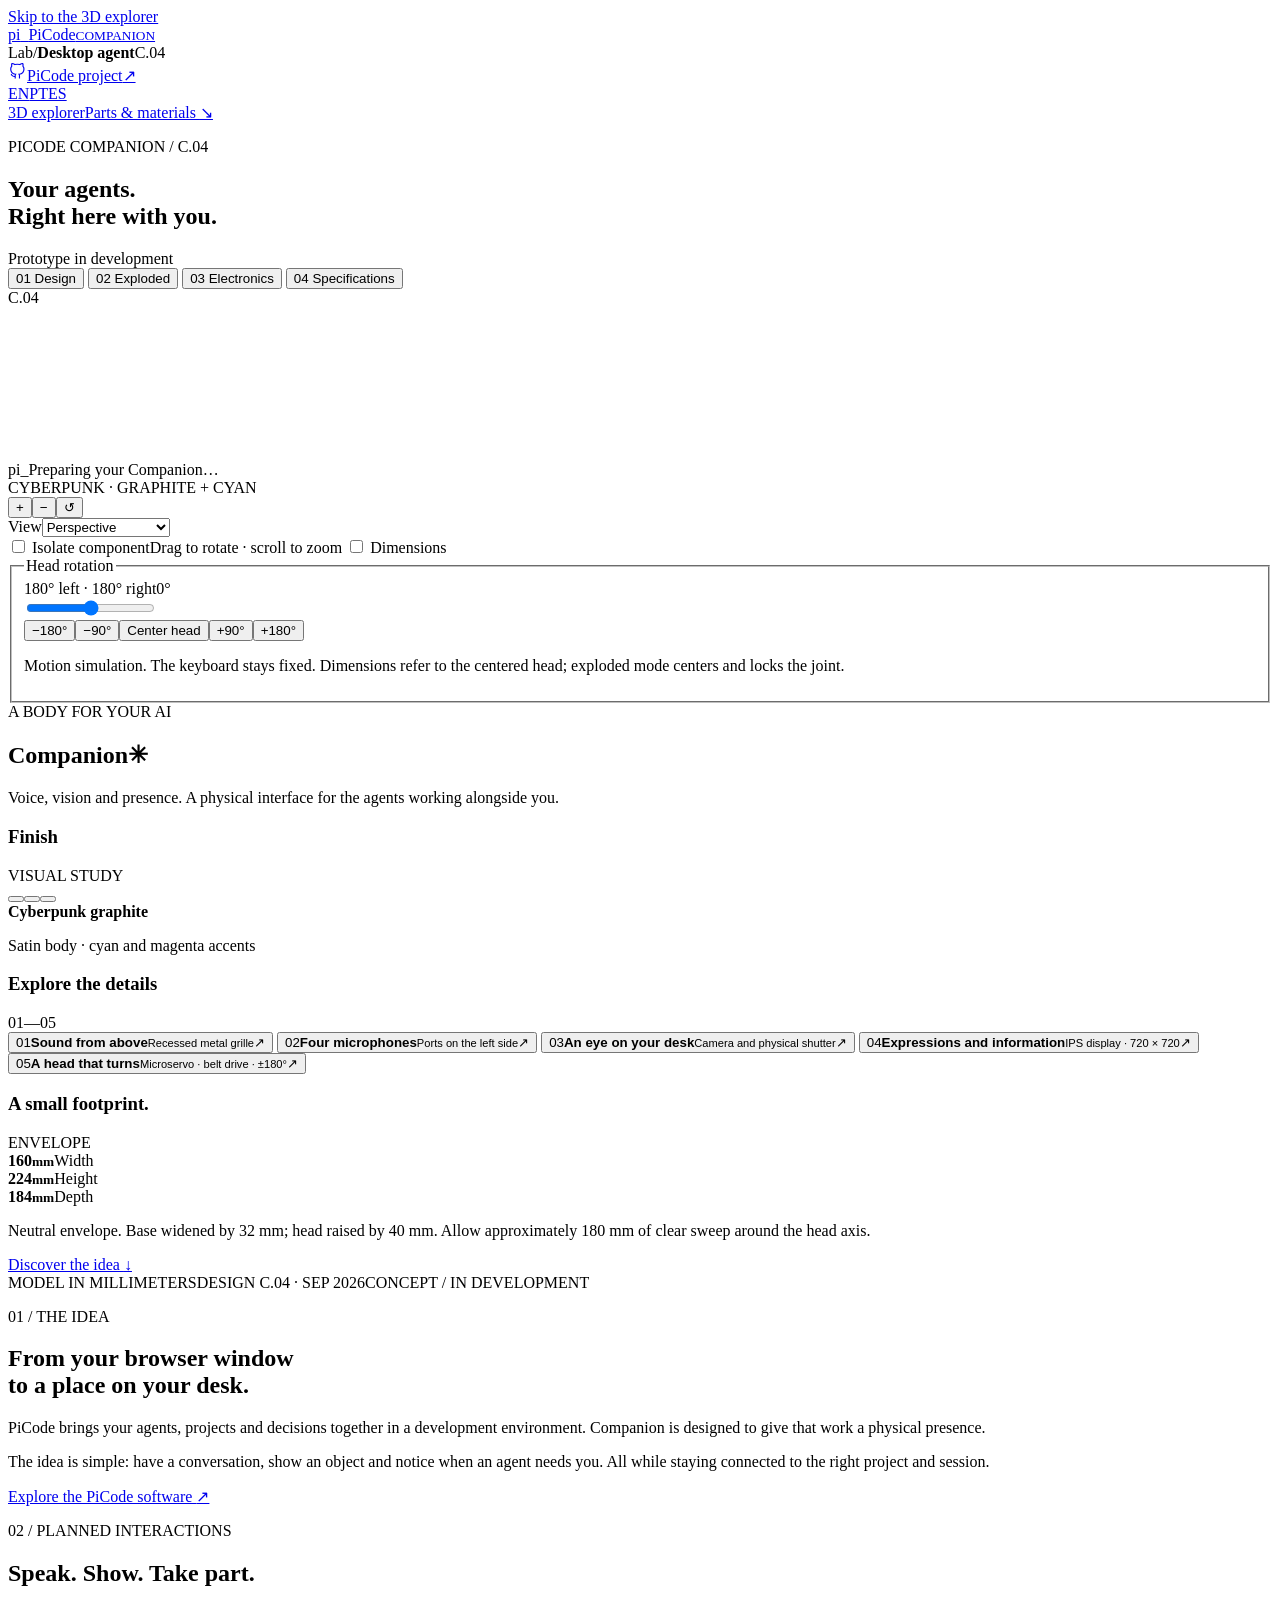
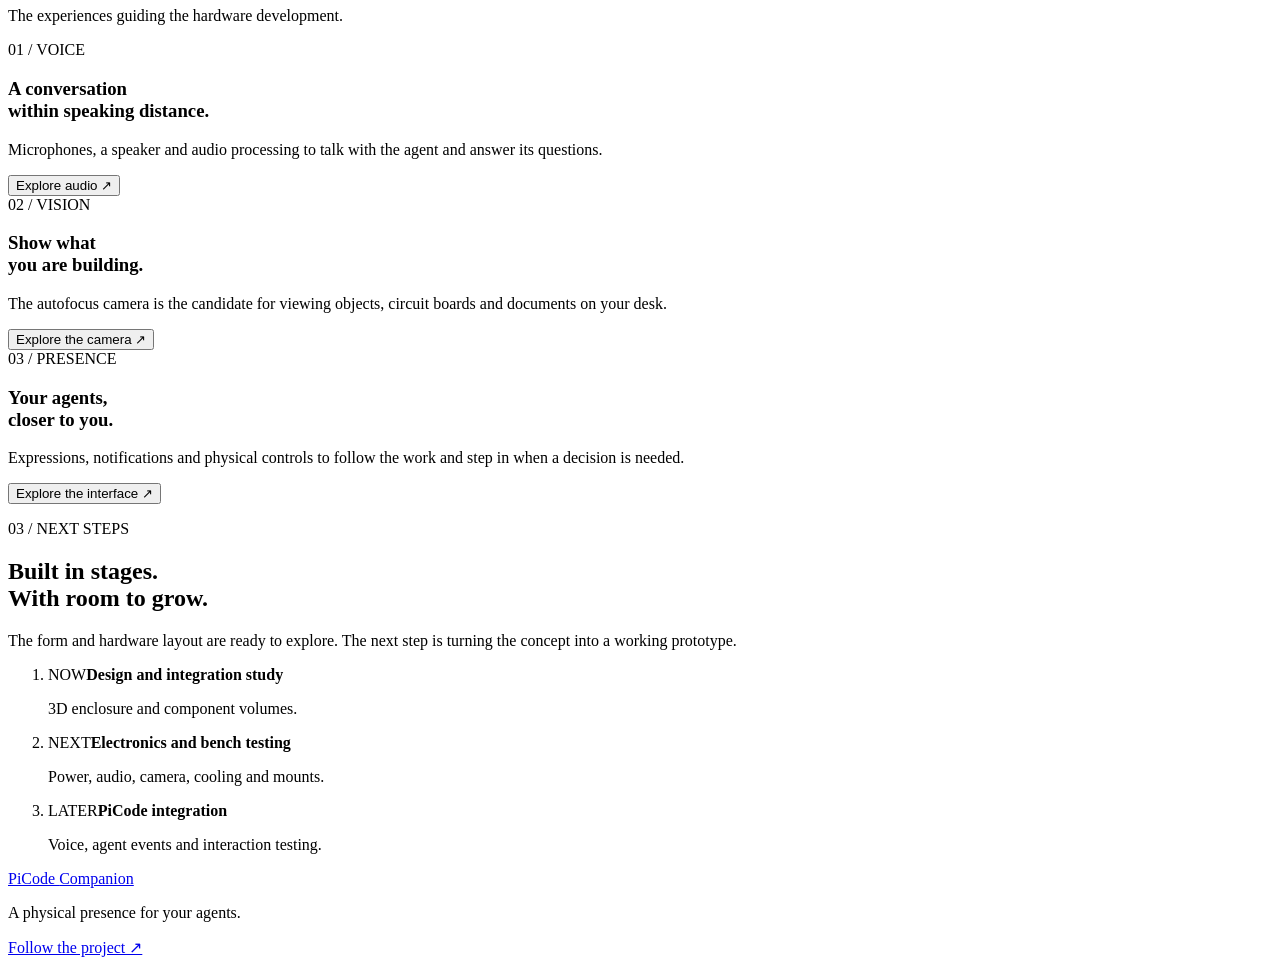
==== commit bd8c1b51: "Add materials catalog with per-part 3D inspection" ====
--- a/src/index.html
+++ b/src/index.html
@@ -13,7 +13,10 @@
   <link rel="stylesheet" href="/styles.css">
   <script src="/locales/runtime.js" defer></script>
   <script src="/motion.js" defer></script>
+  <script src="/model.js" defer></script>
   <script src="/viewer.js" defer></script>
+  <script src="/part-renderer.js" defer></script>
+  <script src="/catalog.js" defer></script>
   <script src="/app.js" defer></script>
 </head>
 <body>
@@ -24,6 +27,7 @@
   <a class="github-link" href="https://github.com/cfpperche/picode" target="_blank" rel="noopener noreferrer"><svg viewbox="0 0 24 24" width="19" height="19" fill="none" stroke="currentColor" stroke-width="1.6" aria-hidden="true"><path d="M9 19c-4.3 1.3-4.3-2.2-6-2.7M15 22v-3.5c0-1 .1-1.7-.5-2.4 3.3-.4 6.8-1.6 6.8-7.4a5.8 5.8 0 0 0-1.5-4c.2-.7.7-2-.2-3.7 0 0-1.2-.4-4 1.5a13 13 0 0 0-7.2 0C5.6.6 4.4 1 4.4 1c-.9 1.7-.4 3-.2 3.7a5.8 5.8 0 0 0-1.5 4c0 5.8 3.5 7 6.8 7.4-.6.7-.6 1.4-.5 2.4V22" transform="translate(1 1) scale(.9)"/></svg><span>PiCode project</span><span aria-hidden="true">↗</span></a>
 <nav class="language-switcher" aria-label="Language"><a href="/en/" data-language="en" lang="en" hreflang="en" aria-label="English">EN</a><a href="/pt/" data-language="pt" lang="pt-BR" hreflang="pt-BR" aria-label="Português">PT</a><a href="/es/" data-language="es" lang="es" hreflang="es" aria-label="Español">ES</a></nav></header>
 <main id="picode-cyber-c">
+  <nav class="project-nav" aria-label="Project navigation"><a href="#explorar">3D explorer</a><a href="#materiais">Parts &amp; materials <span aria-hidden="true">↘</span></a></nav>
   <div class="workspace" id="explorar">
     <section class="studio" aria-label="Prototype explorer">
       <div class="scene-heading"><div><p class="eyebrow">PICODE COMPANION / C.04</p><h1>Your agents.<br><span>Right here with you.</span></h1></div><span class="concept-tag">Prototype in development</span></div>
@@ -87,6 +91,7 @@
     </aside>
   </div>
   <div class="model-foot"><span>MODEL IN MILLIMETERS</span><span>DESIGN C.04 · SEP 2026</span><span>CONCEPT / IN DEVELOPMENT</span></div>
+  <!-- PARTS_CATALOG -->
   <section id="ideia" class="story-section">
     <div class="story-title"><p class="eyebrow">01 / THE IDEA</p><h2>From your browser window<br>to a place on your desk.</h2></div>
     <div class="story-copy"><p>PiCode brings your agents, projects and decisions together in a development environment. Companion is designed to give that work a physical presence.</p><p>The idea is simple: have a conversation, show an object and notice when an agent needs you. All while staying connected to the right project and session.</p><a class="inline-link" href="https://github.com/cfpperche/picode" target="_blank" rel="noopener noreferrer">Explore the PiCode software <span aria-hidden="true">↗</span></a></div>
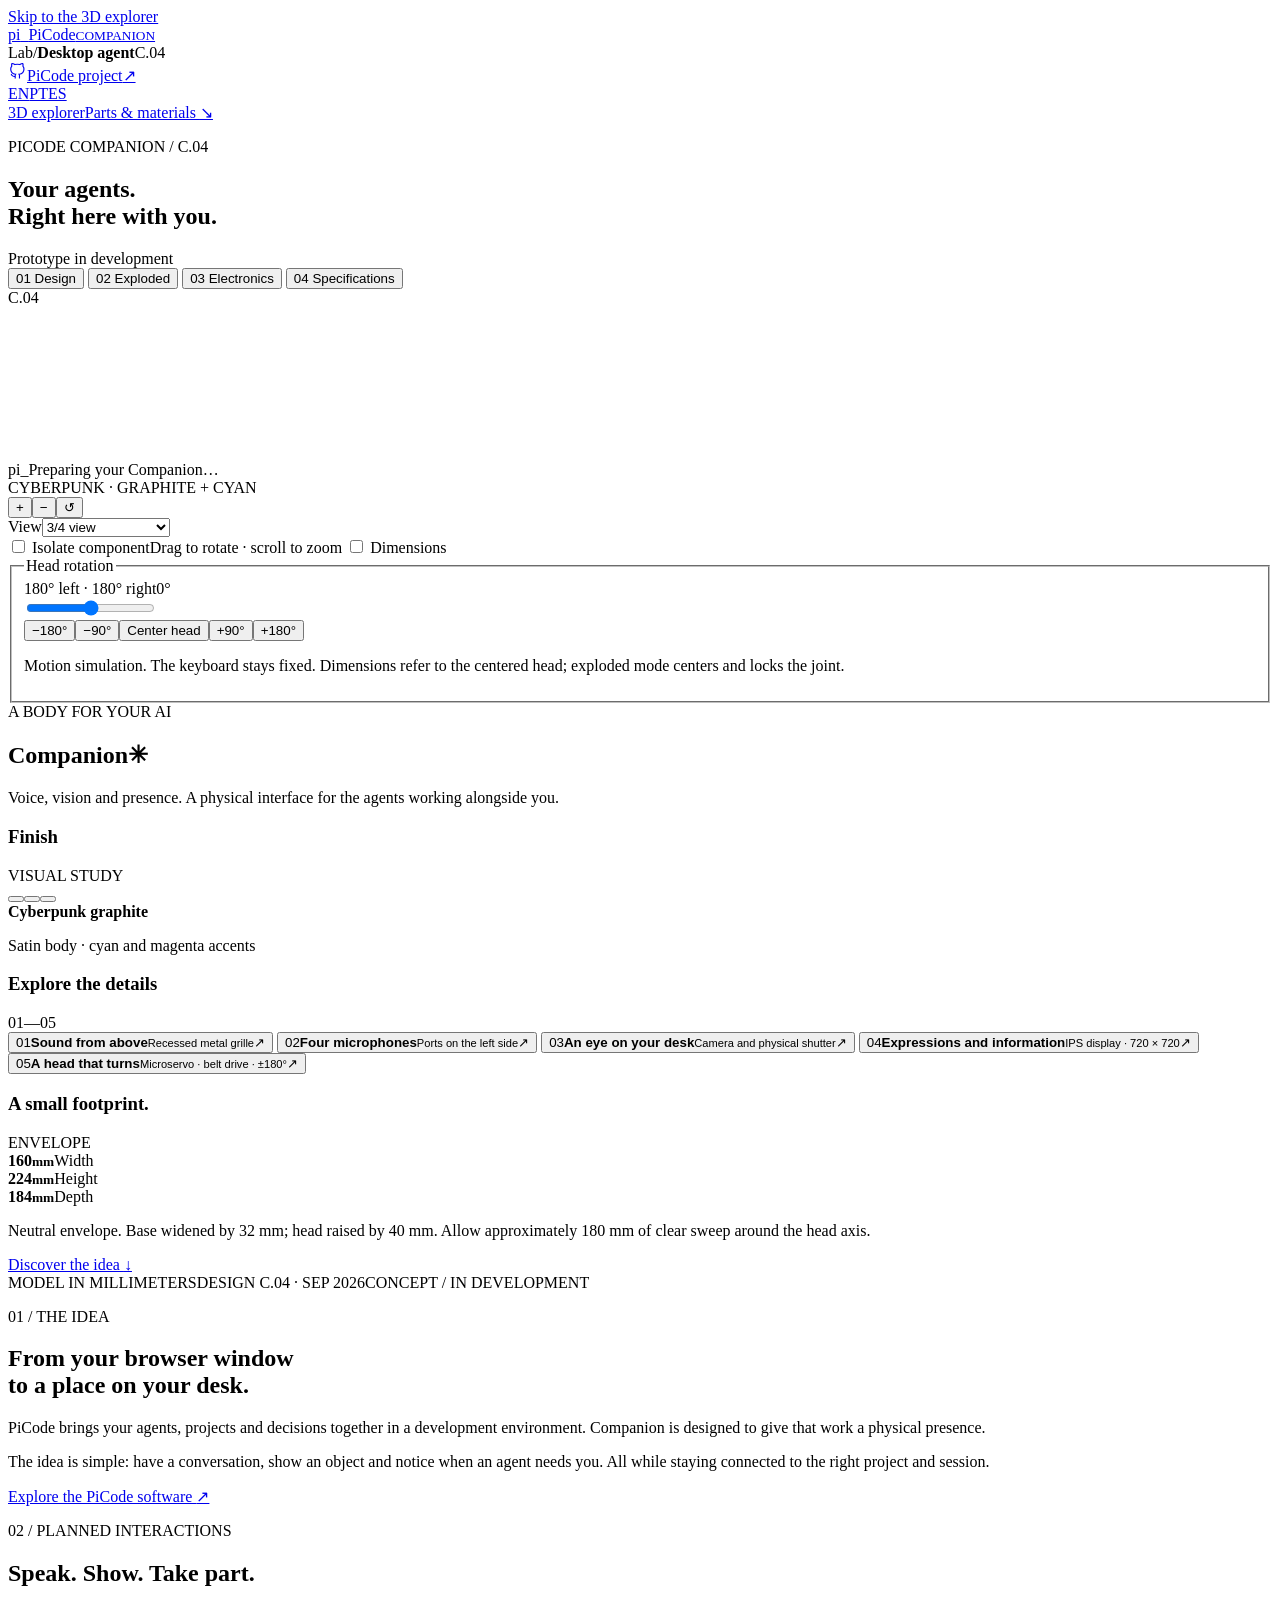
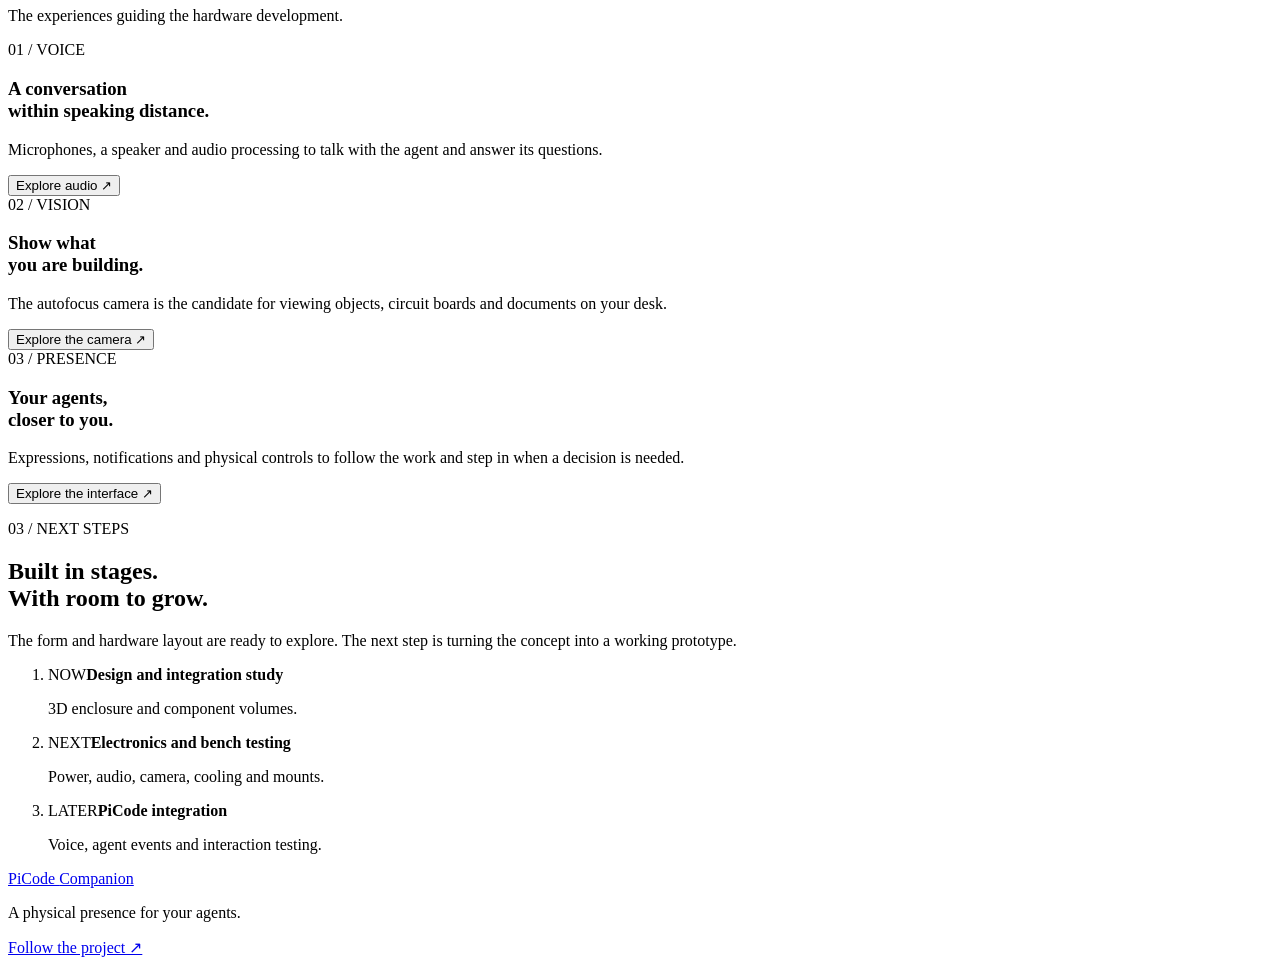
==== commit b3b1ac68: "Fix adversarial review findings in model inspection and technical information" ====
--- a/src/index.html
+++ b/src/index.html
@@ -14,6 +14,7 @@
   <script src="/locales/runtime.js" defer></script>
   <script src="/motion.js" defer></script>
   <script src="/model.js" defer></script>
+  <script src="/view-geometry.js" defer></script>
   <script src="/viewer.js" defer></script>
   <script src="/part-renderer.js" defer></script>
   <script src="/catalog.js" defer></script>
@@ -41,6 +42,7 @@
         <span class="scene-watermark" aria-hidden="true">C.04</span>
         <div class="pcc-stage" data-nojs="Enable JavaScript to explore the 3D model.">
           <canvas id="pcc-canvas" tabindex="0" role="img" aria-label="PiCode Companion in 3D. Graphite enclosure, square display, six keys, metal lever and top speaker. Drag or use the arrow keys to rotate; plus and minus adjust zoom."></canvas>
+          <img id="pcc-static" src="/assets/parts/assembly-exterior.svg" width="960" height="640" alt="Static model preview" hidden>
           <svg id="pcc-overlay" aria-hidden="true"></svg>
           <div id="pcc-loading" role="status"><span class="loading-mark">pi_</span><span>Preparing your Companion…</span></div>
         </div>
@@ -49,7 +51,7 @@
         <div class="explode-control" id="explode-control" hidden><label for="pcc-explode">Part separation <output id="explode-value">100%</output></label><input type="range" id="pcc-explode" min="0" max="100" value="100"></div>
       </div>
       <div class="scene-bottom">
-        <div class="view-control"><label for="pcc-view">View</label><select id="pcc-view"><option value="iso">Perspective</option><option value="front">Front</option><option value="left">Microphones · left</option><option value="right">Right side</option><option value="back">Rear</option><option value="top">Speaker · top</option></select></div>
+        <div class="view-control"><label for="pcc-view">View</label><select id="pcc-view"><option value="iso">3/4 view</option><option value="front">Front</option><option value="left">Microphones · left</option><option value="right">Right side</option><option value="back">Rear</option><option value="top">Speaker · top</option></select></div>
         <label class="dimensions-toggle"><input type="checkbox" id="pcc-isolate"><span class="switch" aria-hidden="true"></span> Isolate component</label><span class="gesture-help">Drag to rotate · scroll to zoom</span>
         <label class="dimensions-toggle"><input type="checkbox" id="pcc-dims"><span class="switch" aria-hidden="true"></span> Dimensions</label>
       </div>
